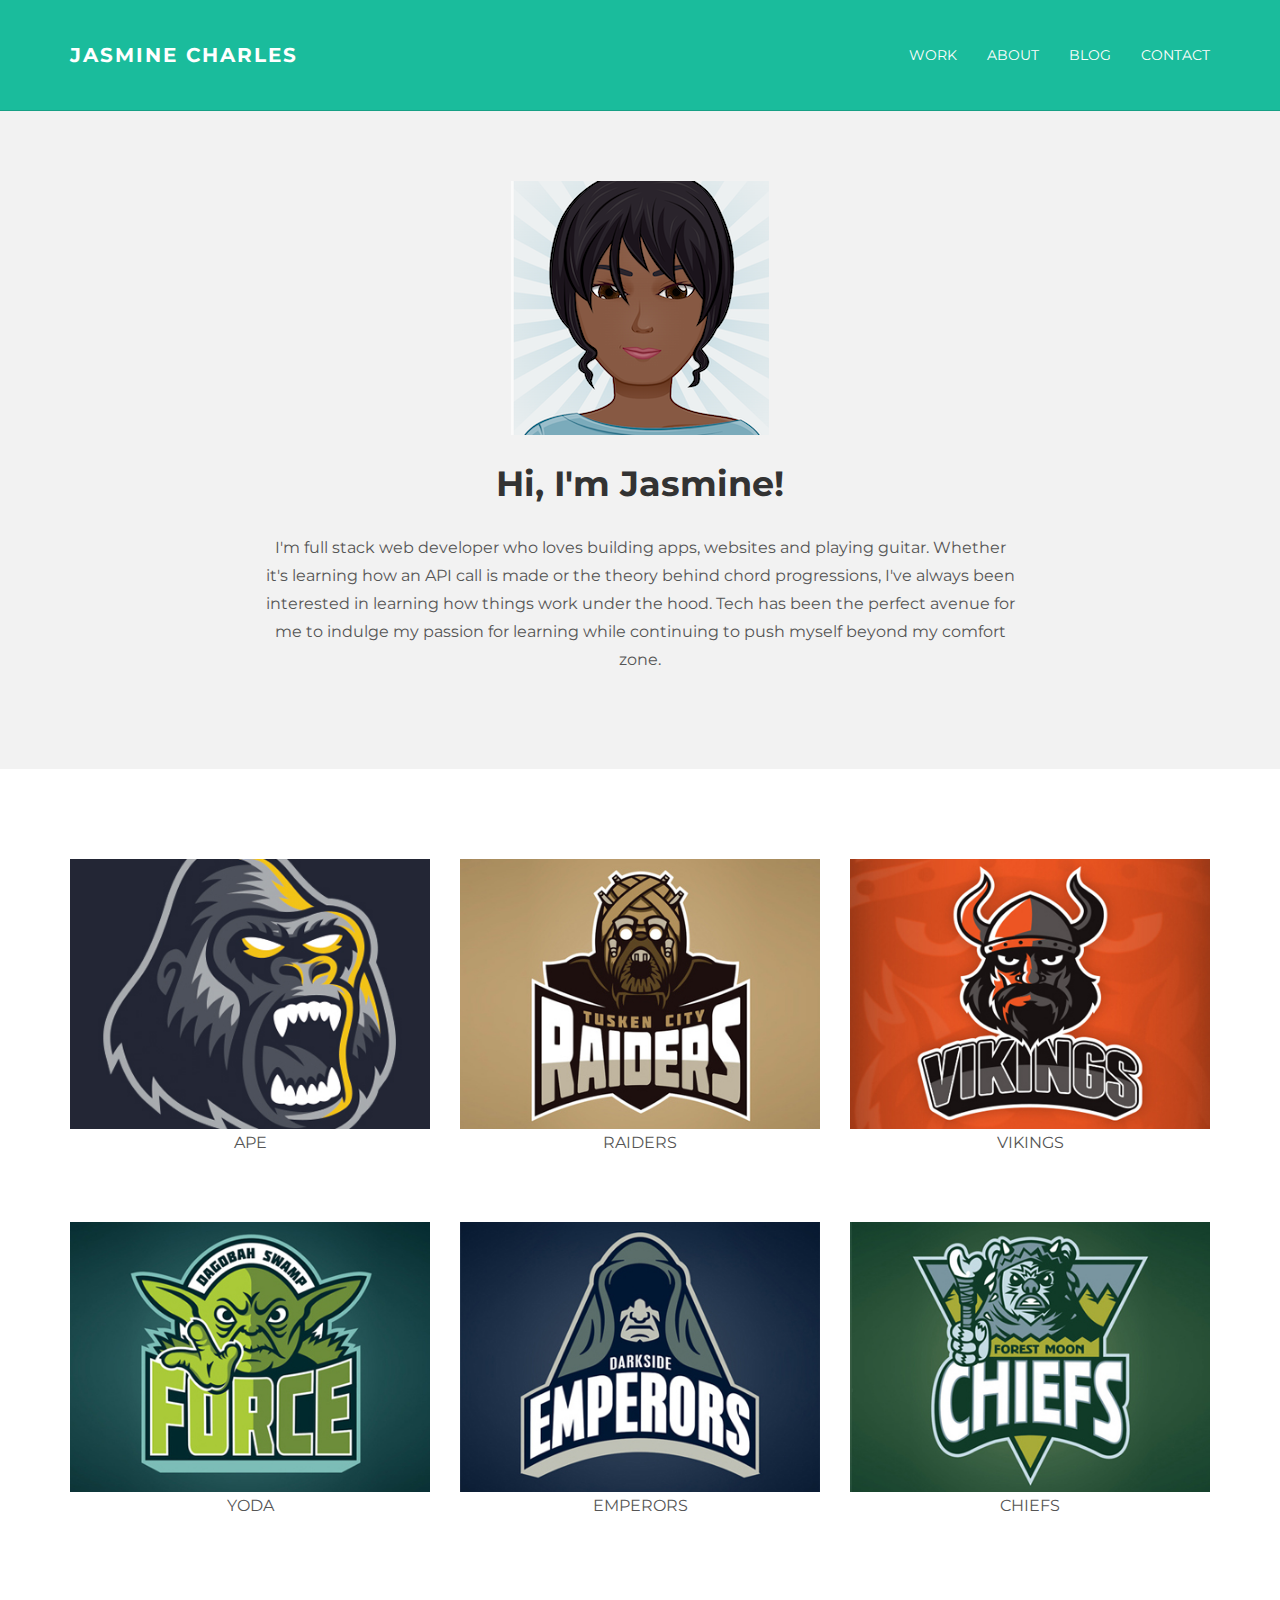
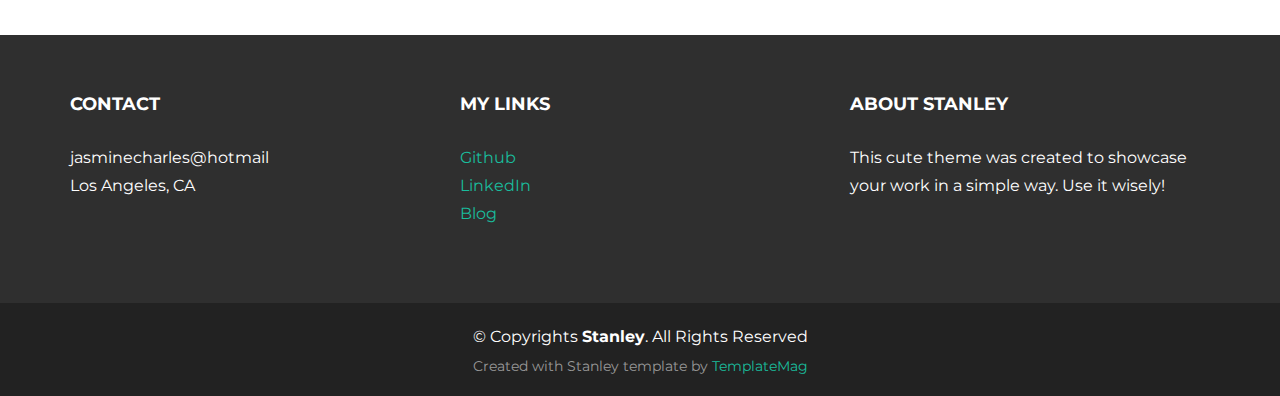
==== main/index.html @ 953d3927 "footer" ====
<!DOCTYPE html>
<html lang="en">
<head>
  <meta charset="utf-8">
  <title>Jas Portfolio</title>
  <meta content="width=device-width, initial-scale=1.0" name="viewport">
  <meta content="" name="keywords">
  <meta content="" name="description">

  <!-- Favicons -->
  <link href="img/favicon.png" rel="icon">
  <link href="img/apple-touch-icon.png" rel="apple-touch-icon">

  <!-- Google Fonts -->
  <link href="https://fonts.googleapis.com/css?family=Montserrat:300,400,500,700" rel="stylesheet">

  <!-- Bootstrap CSS File -->
  <link href="lib/bootstrap/css/bootstrap.min.css" rel="stylesheet">

  <!-- Libraries CSS Files -->
  <link href="lib/font-awesome/css/font-awesome.min.css" rel="stylesheet">

  <!-- Main Stylesheet File -->
  <link href="css/style.css" rel="stylesheet">

  <!-- =======================================================
    Template Name: Stanley
    Template URL: https://templatemag.com/stanley-bootstrap-freelancer-template/
    Author: TemplateMag.com
    License: https://templatemag.com/license/
  ======================================================= -->
</head>

<body>

  <!-- Static navbar -->
  <div class="navbar navbar-inverse navbar-static-top">
    <div class="container">
      <div class="navbar-header">
        <button type="button" class="navbar-toggle" data-toggle="collapse" data-target=".navbar-collapse">
          <span class="icon-bar"></span>
          <span class="icon-bar"></span>
          <span class="icon-bar"></span>
        </button>
        <a class="navbar-brand" href="index.html">Jasmine Charles</a>
      </div>
      <div class="navbar-collapse collapse">
        <ul class="nav navbar-nav navbar-right">
          <li><a href="work.html">Work</a></li>
          <li><a href="about.html">About</a></li>
          <li><a href="blog.html">Blog</a></li>
          <li><a href="contact.html">Contact</a></li>
        </ul>
      </div>
      <!--/.nav-collapse -->
    </div>
  </div>

  <!-- +++++ Welcome Section +++++ -->
  <div id="ww">
    <div class="container">
      <div class="row">
        <div class="col-lg-8 col-lg-offset-2 centered">
          <img src="img/av2.png" alt="jasmine">
          <h1>Hi, I'm Jasmine!</h1>
          <p>I'm full stack web developer who loves building apps, websites and playing guitar. Whether it's learning how an API call is made or the theory behind chord progressions, I've always been interested in learning how things work under the hood. Tech has been the perfect avenue for me to indulge my passion for learning while continuing to push myself beyond my comfort zone.   </p>
          <!-- <p>Please, consider to register to <a href="#">our newsletter</a> to be updated with our latest themes and freebies. Like always, you can use this theme in any project freely. Share it with your friends.</p> -->

        </div>
        <!-- /col-lg-8 -->
      </div>
      <!-- /row -->
    </div>
    <!-- /container -->
  </div>
  <!-- /ww -->


  <!-- +++++ Projects Section +++++ -->

  <div class="container pt">
    <div class="row mt centered">
      <div class="col-lg-4">
        <a href="work01.html"><img class="img-responsive" src="img/portfolio/port01.jpg" alt="" /></a>
        <p>APE</p>
      </div>
      <div class="col-lg-4">
        <a href="work01.html"><img class="img-responsive" src="img/portfolio/port02.jpg" alt="" /></a>
        <p>RAIDERS</p>
      </div>
      <div class="col-lg-4">
        <a href="work01.html"><img class="img-responsive" src="img/portfolio/port03.jpg" alt="" /></a>
        <p>VIKINGS</p>
      </div>
    </div>
    <!-- /row -->
    <div class="row mt centered">
      <div class="col-lg-4">
        <a href="work01.html"><img class="img-responsive" src="img/portfolio/port04.jpg" alt="" /></a>
        <p>YODA</p>
      </div>
      <div class="col-lg-4">
        <a href="work01.html"><img class="img-responsive" src="img/portfolio/port05.jpg" alt="" /></a>
        <p>EMPERORS</p>
      </div>
      <div class="col-lg-4">
        <a href="work01.html"><img class="img-responsive" src="img/portfolio/port06.jpg" alt="" /></a>
        <p>CHIEFS</p>
      </div>
    </div>
    <!-- /row -->
  </div>
  <!-- /container -->


  <!-- +++++ Footer Section +++++ -->

  <div id="footer">
    <div class="container">
      <div class="row">
          <div class="col-lg-4">
              <h4>Contact</h4>
              <p>
                jasminecharles@hotmail <br/> Los Angeles, CA
              </p>
            </div>
            <!-- /col-lg-4 -->
    
            <div class="col-lg-4">
              <h4>My Links</h4>
              <p>
                <a href="https://github.com/mynameisjasmine" target= "_blank">Github</a><br/>
                <a href="https://www.linkedin.com/in/mynameisjasmine/" target= "_blank">LinkedIn</a><br/>
                <a href="#">Blog</a>
              </p>
            </div>
        <!-- /col-lg-4 -->

        <div class="col-lg-4">
          <h4>About Stanley</h4>
          <p>This cute theme was created to showcase your work in a simple way. Use it wisely!</p>
        </div>
        <!-- /col-lg-4 -->
      </div>
    </div>
  </div>

  <div id="copyrights">
    <div class="container">
      <p>
        &copy; Copyrights <strong>Stanley</strong>. All Rights Reserved
      </p>
      <div class="credits">
        <!--
          You are NOT allowed to delete the credit link to TemplateMag with free version.
          You can delete the credit link only if you bought the pro version.
          Buy the pro version with working PHP/AJAX contact form: https://templatemag.com/stanley-bootstrap-freelancer-template/
          Licensing information: https://templatemag.com/license/
        -->
        Created with Stanley template by <a href="https://templatemag.com/">TemplateMag</a>
      </div>
    </div>
  </div>
  <!-- / copyrights -->

  <!-- JavaScript Libraries -->
  <script src="lib/jquery/jquery.min.js"></script>
  <script src="lib/bootstrap/js/bootstrap.min.js"></script>
  <script src="lib/php-mail-form/validate.js"></script>
  <script src="lib/easing/easing.min.js"></script>

  <!-- Template Main Javascript File -->
  <script src="js/main.js"></script>

</body>
</html>
---- main/css/style.css ----
/**
* Template Name: Stanley
* Template URL: https://templatemag.com/stanley-bootstrap-freelancer-template/
* Author: TemplateMag.com
* License: https://templatemag.com/license/
*/

body {
  background-color: #ffffff;
  font-family: 'Montserrat', sans-serif;
  font-weight: 400;
  font-size: 14px;
  color: #555;
  -webkit-font-smoothing: antialiased;
  -webkit-overflow-scrolling: touch;
}

/* Titles */

h1, h2, h3, h4, h5, h6 {
  font-family: 'Montserrat', sans-serif;
  font-weight: 700;
  color: #333;
}

h1 {
  font-size: 35px;
  margin-top: 30px;
  margin-bottom: 30px;
}

/* Paragraph & Typographic */

p {
  line-height: 28px;
  margin-bottom: 25px;
  font-size: 16px;
}

.centered {
  text-align: center;
}

/* Links */

a {
  color: #1abc9c;
  word-wrap: break-word;
  -webkit-transition: color 0.1s ease-in, background 0.1s ease-in;
  -moz-transition: color 0.1s ease-in, background 0.1s ease-in;
  -ms-transition: color 0.1s ease-in, background 0.1s ease-in;
  -o-transition: color 0.1s ease-in, background 0.1s ease-in;
  transition: color 0.1s ease-in, background 0.1s ease-in;
}

a:hover, a:focus {
  color: #7b7b7b;
  text-decoration: none;
  outline: 0;
}

a:before, a:after {
  -webkit-transition: color 0.1s ease-in, background 0.1s ease-in;
  -moz-transition: color 0.1s ease-in, background 0.1s ease-in;
  -ms-transition: color 0.1s ease-in, background 0.1s ease-in;
  -o-transition: color 0.1s ease-in, background 0.1s ease-in;
  transition: color 0.1s ease-in, background 0.1s ease-in;
}

hr {
  display: block;
  height: 1px;
  border: 0;
  border-top: 1px solid #ccc;
  margin: 1em 0;
  padding: 0;
}

.navbar {
  text-transform: uppercase;
  margin-bottom: 0px;
}

.navbar-inverse {
  padding: 30px 0;
}

@media (max-width: 768px ) {
  .navbar-inverse {
    padding: 15px 0;
  }
}
.navbar-inverse {
  background-color: #1abc9c;
  border-color: #16a085;
}

.navbar-inverse .navbar-nav>li>a {
  color: white;
}

.navbar-inverse .navbar-nav>li>a:hover {
  color: #222222;
}

.navbar-brand {
  font-weight: 700;
  font-size: 20px;
  letter-spacing: 2px;
}

.navbar-inverse .navbar-brand {
  color: white;
}

.navbar-inverse .navbar-toggle {
  border-color: transparent;
}

.progress-bar-theme {
  background-color: #1abc9c;
}

.resume {
  margin-left: 25rem
}

@media (min-width: 768px) and (max-width: 991px) {
  .resume {
    margin-left: 1rem
  }
}

@media (min-width: 360px) and (max-width: 660px) {
  .resume {
   max-width: 540px;
   max-height: 540px;
   margin-left: 4rem
  }
}

.resume_tag {
  text-align: center;
  margin-bottom: 5rem;
  
  
}

/* Helpers */

.mt {
  margin-top: 40px;
  margin-bottom: 40px;
}

.pt {
  padding-top: 50px;
  padding-bottom: 50px;
}

/* +++++ WRAP SECTIONS +++++ */

#ww {
  padding-top: 70px;
  padding-bottom: 70px;
  background-color: #f2f2f2;
}

#footer {
  background-color: #2f2f2f;
  padding-top: 50px;
  padding-bottom: 50px;
}

#footer p {
  color: white;
}

#footer h4 {
  color: white;
  text-transform: uppercase;
  padding-bottom: 20px;
}

/* +++++ Color Wraps / Blog Page +++++ */

#grey {
  padding-top: 60px;
  padding-bottom: 60px;
  background-color: #f2f2f2;
}

#white {
  padding-top: 60px;
  padding-bottom: 60px;
  background-color: #ffffff;
}

/* Blog Date*/

bd {
  font-size: 12px;
  text-transform: uppercase;
  color: #d2d2d2;
  font-weight: 700;
}

/* Blog Author*/

ba {
  font-size: 12px;
  text-transform: uppercase;
}

/* Blog Quote */

.bq {
  font-size: 22px;
  padding-top: 30px;
}

/* Blog Tags */

bt {
  font-size: 12px;
}

/* ================== PORTFOLIO IMAGES HOVER EFFECT ================== */

/* Effects also are controled by hover.zoom.js */

.zoom {
  display: block;
  position: relative;
  overflow: hidden;
  background: transparent url(../img/loader.gif) no-repeat center;
}

.zoomOverlay {
  position: absolute;
  top: 0;
  left: 0;
  bottom: 0;
  right: 0;
  display: none;
  background-image: url(../img/zoom.png);
  background-repeat: no-repeat;
  background-position: center;
}

.zoom2 {
  opacity: 1;
}

.zoom2:hover {
  opacity: 0.5;
}

/* glyphicon Configuration */

.glyphicon {
  font-size: 40px;
  color: #1abc9c;
}

/* Contact Form */

#contact {
  padding: 40px 0;
}

.contact-form {}

.contact-form label {
  color: #999;
}

.contact-form input, .contact-form textarea {
  padding: 10px 12px;
  border-radius: 0;
  box-shadow: none;
  font-size: 14px;
  height: auto;
}

.contact-form .form-send {
  text-align: center;
}

.contact-form .form-send button {
  background: #1abc9c;
  border: 0;
  padding: 10px 30px;
  color: #fff;
  transition: 0.4s;
  cursor: pointer;
}

.contact-form .form-send button:hover {
  background: #1de0ba;
}

.contact-form .validate {
  display: none;
  color: red;
  margin: 0 0 15px 0;
  font-weight: 400;
  font-size: 13px;
}

.contact-form .loading {
  display: none;
  color: #555;
  background: #fff;
  text-align: center;
  padding: 15px;
  margin: 15px 0;
}

.contact-form .loading:before {
  content: "";
  display: inline-block;
  border-radius: 50%;
  width: 24px;
  height: 24px;
  border: 3px solid #18d26e;
  border-top-color: #eee;
  -webkit-animation: animate-loading 1s linear infinite;
  animation: animate-loading 1s linear infinite;
}

@-webkit-keyframes animate-loading {
  0% {
    -webkit-transform: rotate(0deg);
    transform: rotate(0deg);
  }

  100% {
    -webkit-transform: rotate(360deg);
    transform: rotate(360deg);
  }
}

@keyframes animate-loading {
  0% {
    -webkit-transform: rotate(0deg);
    transform: rotate(0deg);
  }

  100% {
    -webkit-transform: rotate(360deg);
    transform: rotate(360deg);
  }
}

.contact-form .error-message {
  display: none;
  color: #fff;
  background: #ed3c0d;
  text-align: center;
  padding: 15px;
  font-weight: 600;
  margin: 15px 0;
}

.contact-form .sent-message {
  display: none;
  color: #fff;
  background: #18d26e;
  text-align: center;
  padding: 15px;
  font-weight: 600;
  margin: 15px 0;
}

/* Copyrights */

#copyrights {
  background: #222222;
  padding: 20px 0;
  text-align: center;
}

#copyrights p {
  margin-bottom: 5px;
  color: #fff;
}

#copyrights a {
  color: #1abc9c;
}

.credits {
  color: #999;
}
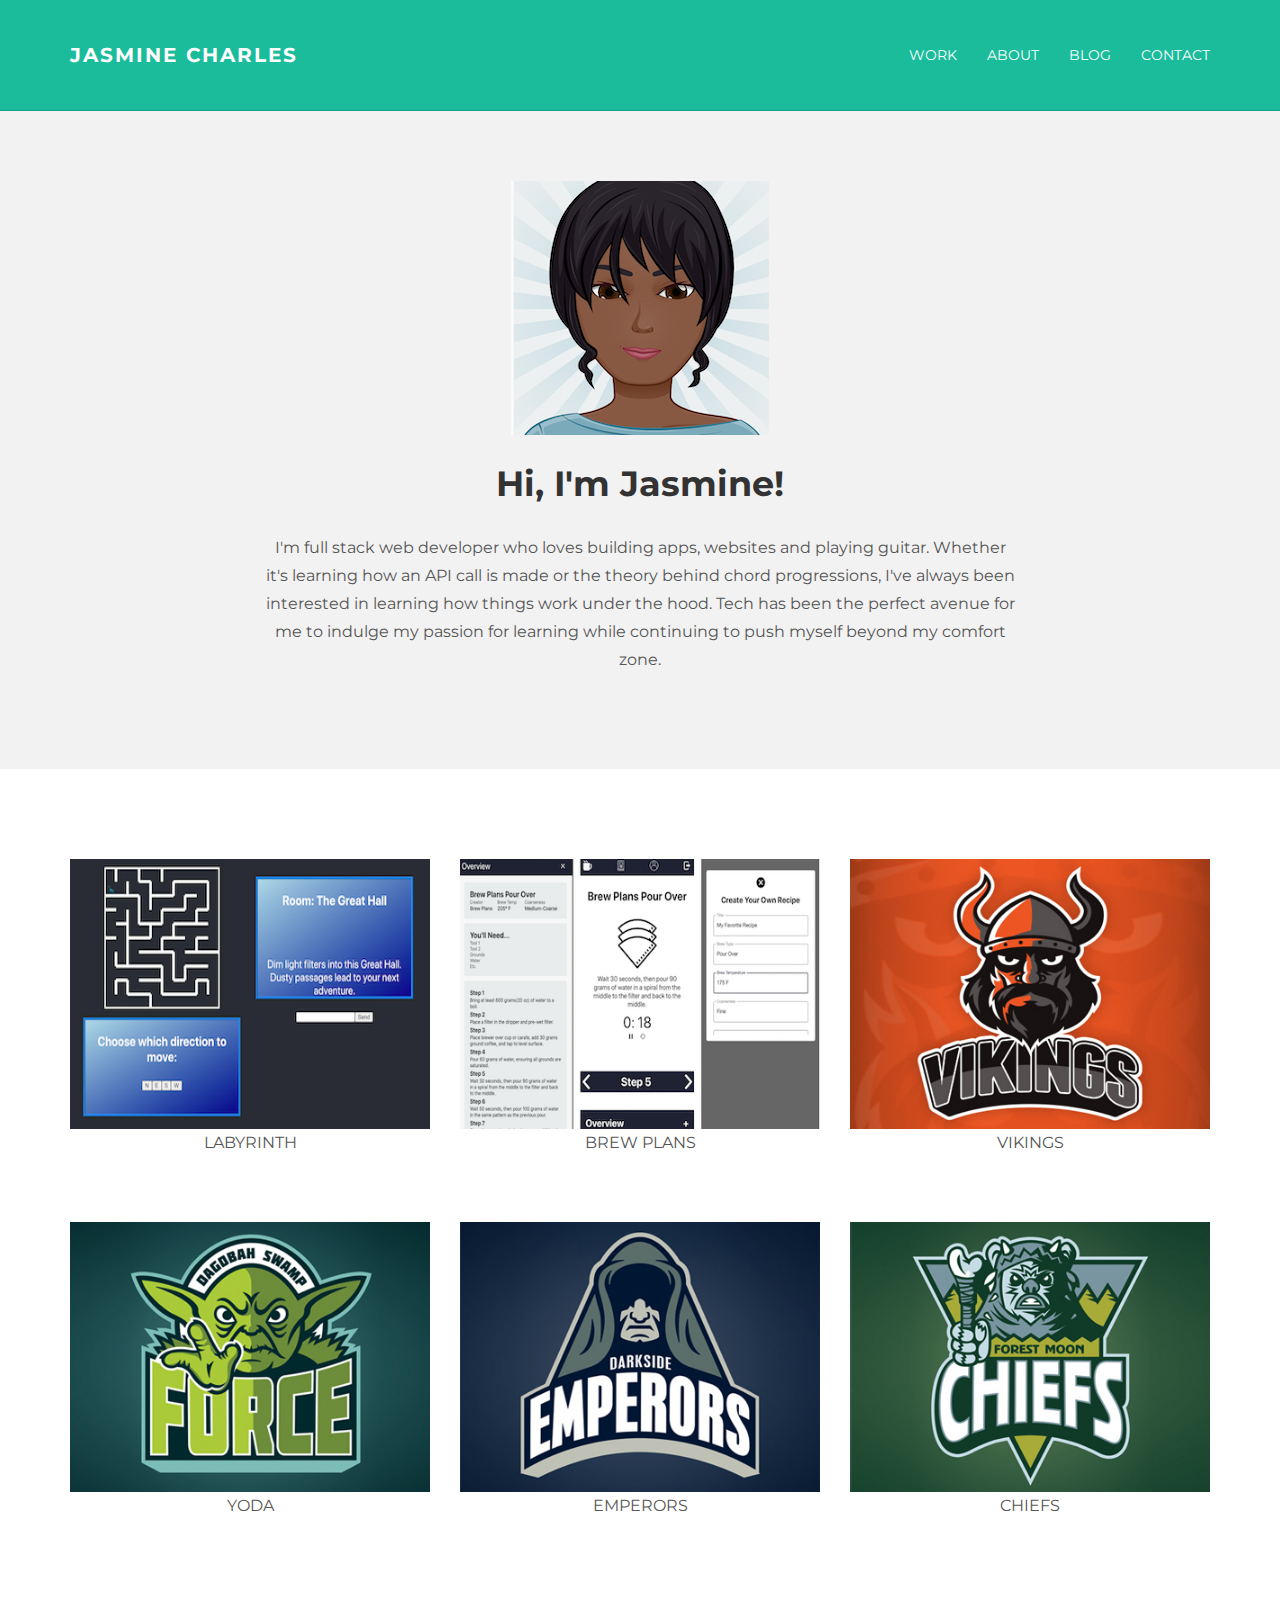
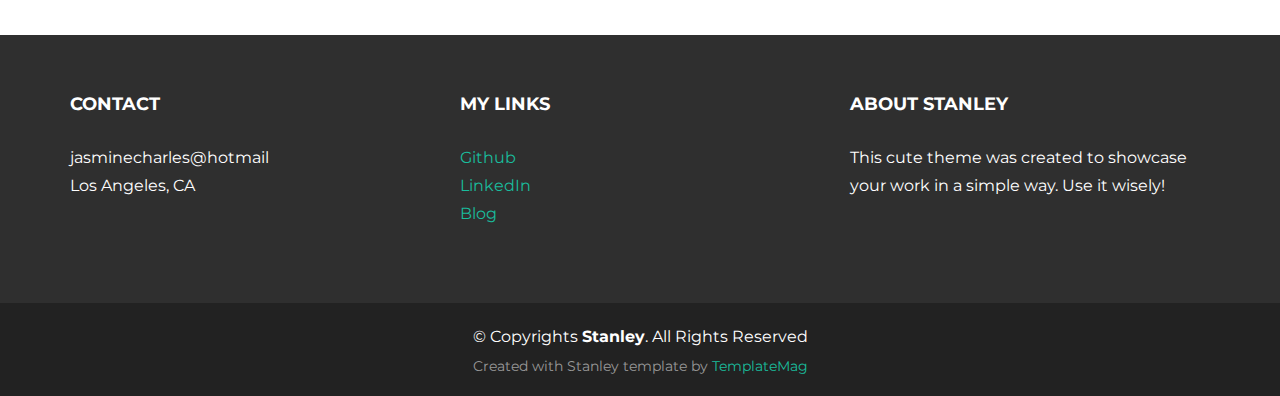
==== commit 36638c16: "added 2 projects to main and work sections" ====
--- a/main/index.html
+++ b/main/index.html
@@ -81,12 +81,12 @@
   <div class="container pt">
     <div class="row mt centered">
       <div class="col-lg-4">
-        <a href="work01.html"><img class="img-responsive" src="img/portfolio/port01.jpg" alt="" /></a>
-        <p>APE</p>
+        <a href="https://cs28-labyrinth.github.io/front-end/" target= "_blank" ><img class="img-responsive" src="img/labyrinth.png" alt="" /></a>
+        <p>LABYRINTH</p>
       </div>
       <div class="col-lg-4">
-        <a href="work01.html"><img class="img-responsive" src="img/portfolio/port02.jpg" alt="" /></a>
-        <p>RAIDERS</p>
+        <a href="work01.html" target= "_blank" ><img class="img-responsive" src="img/brewplans.png"  alt="" /></a>
+        <p>BREW PLANS</p>
       </div>
       <div class="col-lg-4">
         <a href="work01.html"><img class="img-responsive" src="img/portfolio/port03.jpg" alt="" /></a>
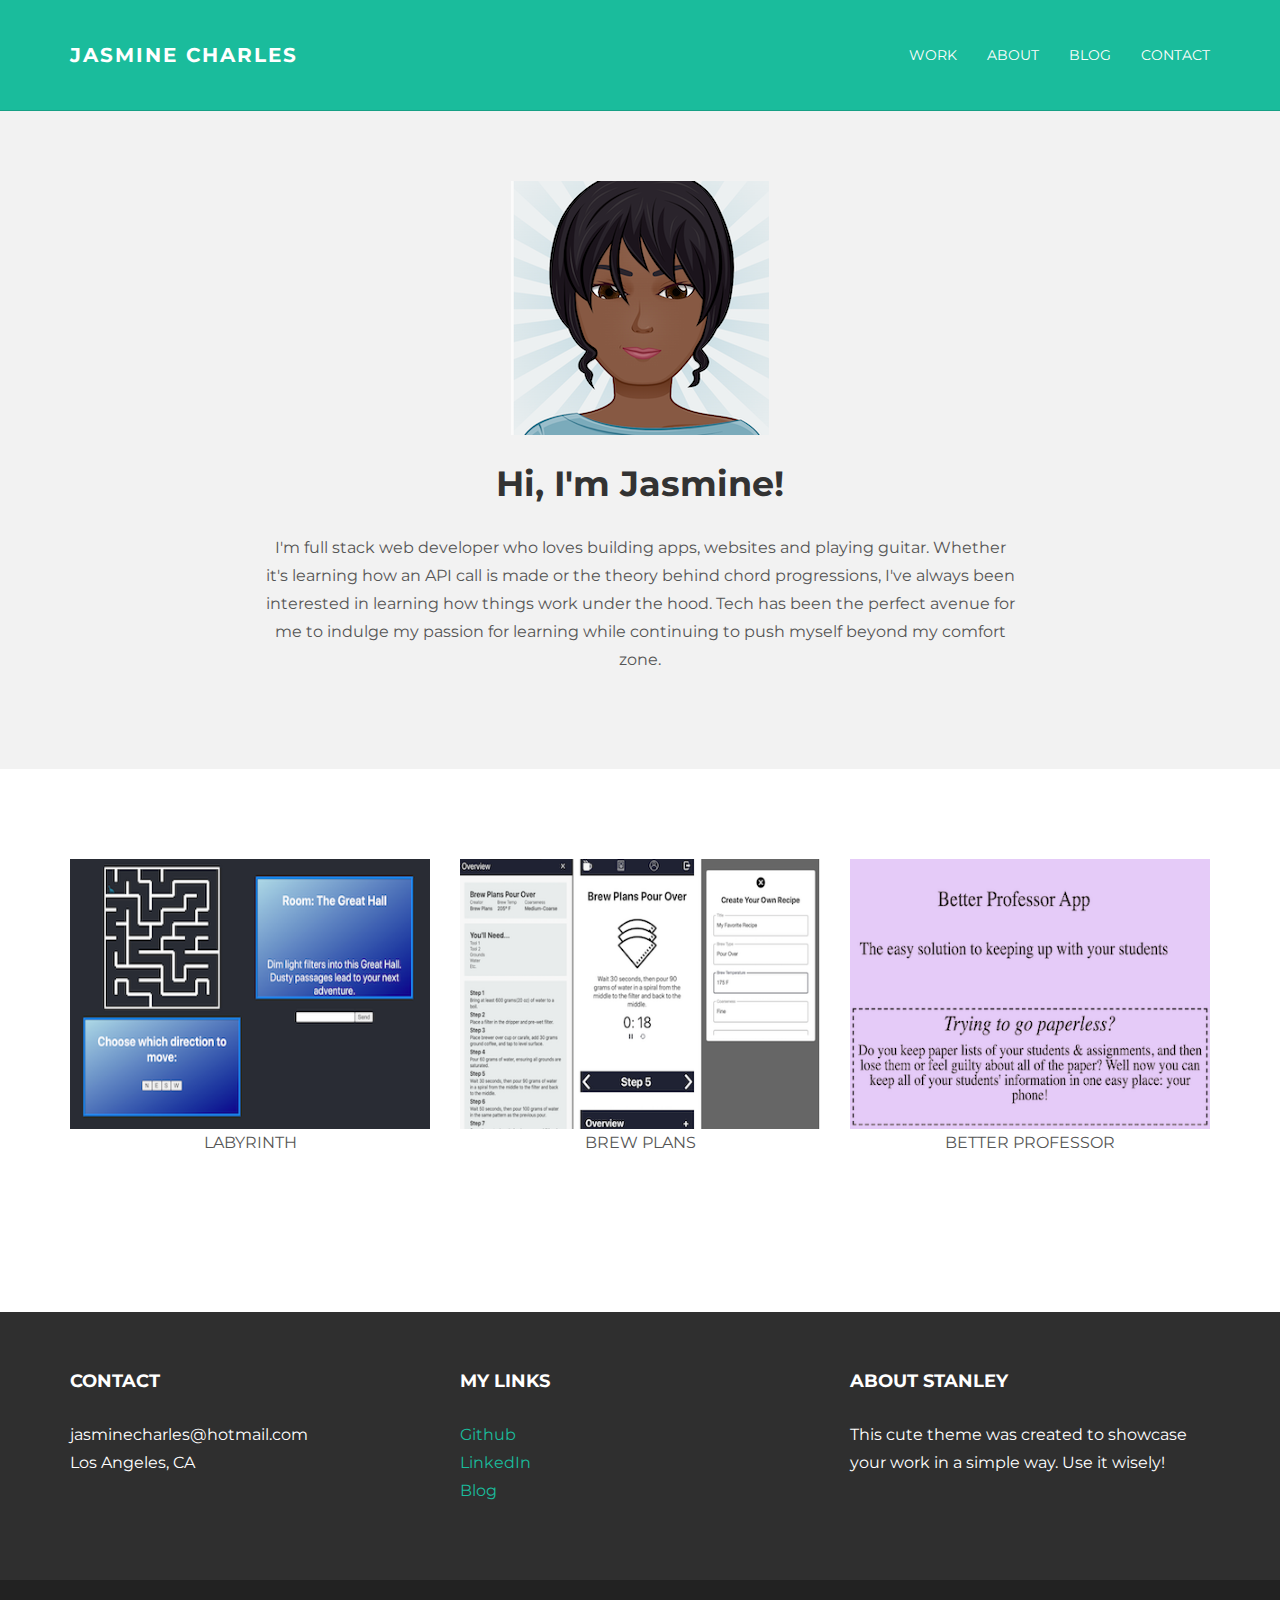
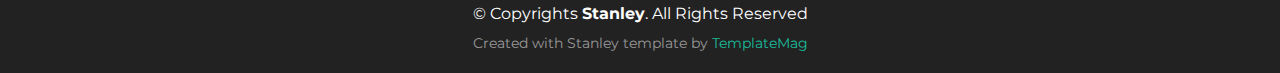
==== commit 62a14ce5: "added 3rd project, fixed footer" ====
--- a/main/index.html
+++ b/main/index.html
@@ -89,13 +89,13 @@
         <p>BREW PLANS</p>
       </div>
       <div class="col-lg-4">
-        <a href="work01.html"><img class="img-responsive" src="img/portfolio/port03.jpg" alt="" /></a>
-        <p>VIKINGS</p>
+        <a href="https://build-week-better-professor.github.io/Marketing-Page/index.html" target= "_blank"><img class="img-responsive" src="img/better.png" alt="" /></a>
+        <p>BETTER PROFESSOR</p>
       </div>
     </div>
     <!-- /row -->
     <div class="row mt centered">
-      <div class="col-lg-4">
+      <!-- <div class="col-lg-4">
         <a href="work01.html"><img class="img-responsive" src="img/portfolio/port04.jpg" alt="" /></a>
         <p>YODA</p>
       </div>
@@ -106,7 +106,7 @@
       <div class="col-lg-4">
         <a href="work01.html"><img class="img-responsive" src="img/portfolio/port06.jpg" alt="" /></a>
         <p>CHIEFS</p>
-      </div>
+      </div> -->
     </div>
     <!-- /row -->
   </div>
@@ -121,7 +121,7 @@
           <div class="col-lg-4">
               <h4>Contact</h4>
               <p>
-                jasminecharles@hotmail <br/> Los Angeles, CA
+                jasminecharles@hotmail.com <br/> Los Angeles, CA
               </p>
             </div>
             <!-- /col-lg-4 -->
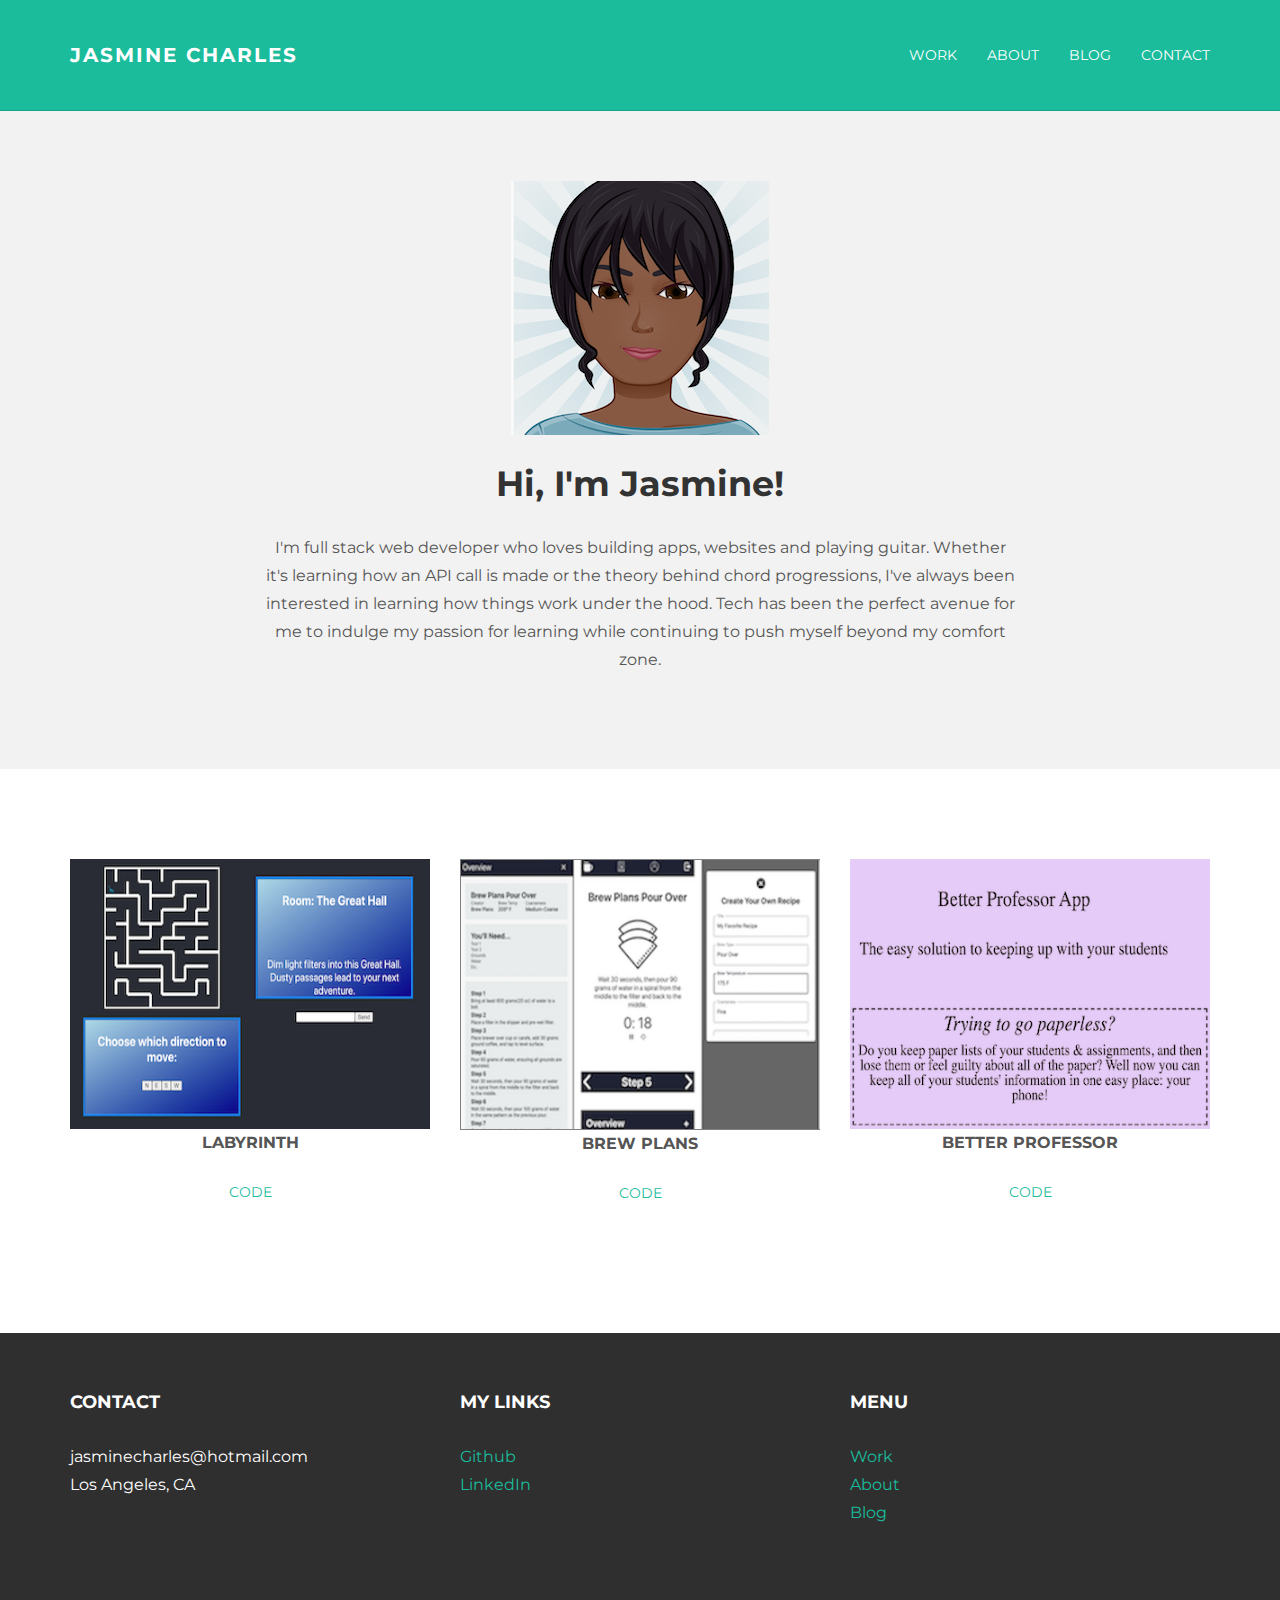
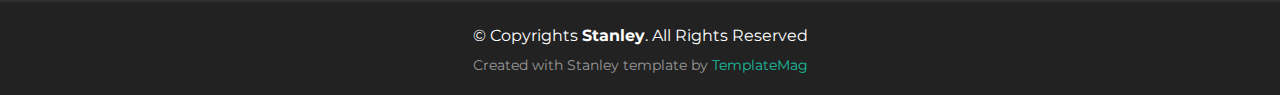
==== commit c20f9ea4: "added menu to footer" ====
--- a/main/index.html
+++ b/main/index.html
@@ -82,15 +82,18 @@
     <div class="row mt centered">
       <div class="col-lg-4">
         <a href="https://cs28-labyrinth.github.io/front-end/" target= "_blank" ><img class="img-responsive" src="img/labyrinth.png" alt="" /></a>
-        <p>LABYRINTH</p>
+        <p class="p-title">LABYRINTH</p>
+        <a href="https://github.com/cs28-labyrinth" target= "_blank">CODE</a>
       </div>
-      <div class="col-lg-4">
-        <a href="work01.html" target= "_blank" ><img class="img-responsive" src="img/brewplans.png"  alt="" /></a>
-        <p>BREW PLANS</p>
+      <div class="col-lg-4 ">
+        <a href="work01.html" target= "_blank" ><img class="img-responsive brd" src="img/brewplans.png"  alt="" /></a>
+        <p class="p-title">BREW PLANS</p>
+        <a href="https://github.com/Lambda-School-Labs/brew-plans-fe" target= "_blank">CODE</a>
       </div>
       <div class="col-lg-4">
         <a href="https://build-week-better-professor.github.io/Marketing-Page/index.html" target= "_blank"><img class="img-responsive" src="img/better.png" alt="" /></a>
-        <p>BETTER PROFESSOR</p>
+        <p class="p-title">BETTER PROFESSOR</p>
+        <a href="https://github.com/Build-Week-Better-Professor/Front-end" target= "_blank">CODE</a>
       </div>
     </div>
     <!-- /row -->
@@ -131,14 +134,18 @@
               <p>
                 <a href="https://github.com/mynameisjasmine" target= "_blank">Github</a><br/>
                 <a href="https://www.linkedin.com/in/mynameisjasmine/" target= "_blank">LinkedIn</a><br/>
-                <a href="#">Blog</a>
+                
               </p>
             </div>
         <!-- /col-lg-4 -->
 
         <div class="col-lg-4">
-          <h4>About Stanley</h4>
-          <p>This cute theme was created to showcase your work in a simple way. Use it wisely!</p>
+          <h4>Menu</h4>
+          <p>
+            <a href="work.html">Work</a><br/>
+            <a href="about.html">About</a><br/>
+            <a href="blog.html">Blog</a>
+          </p>
         </div>
         <!-- /col-lg-4 -->
       </div>
--- a/main/css/style.css
+++ b/main/css/style.css
@@ -144,6 +144,20 @@
   margin-bottom: 5rem;
   
   
+}
+
+.p-title {
+  font-weight: bold;
+}
+
+.brd {
+  border-left: 1px solid gray;
+  border-top: 1px solid gray;
+  border-bottom: 1px solid gray;
+}
+
+.blg-text {
+  color: rgb(89, 146, 211);
 }
 
 /* Helpers */
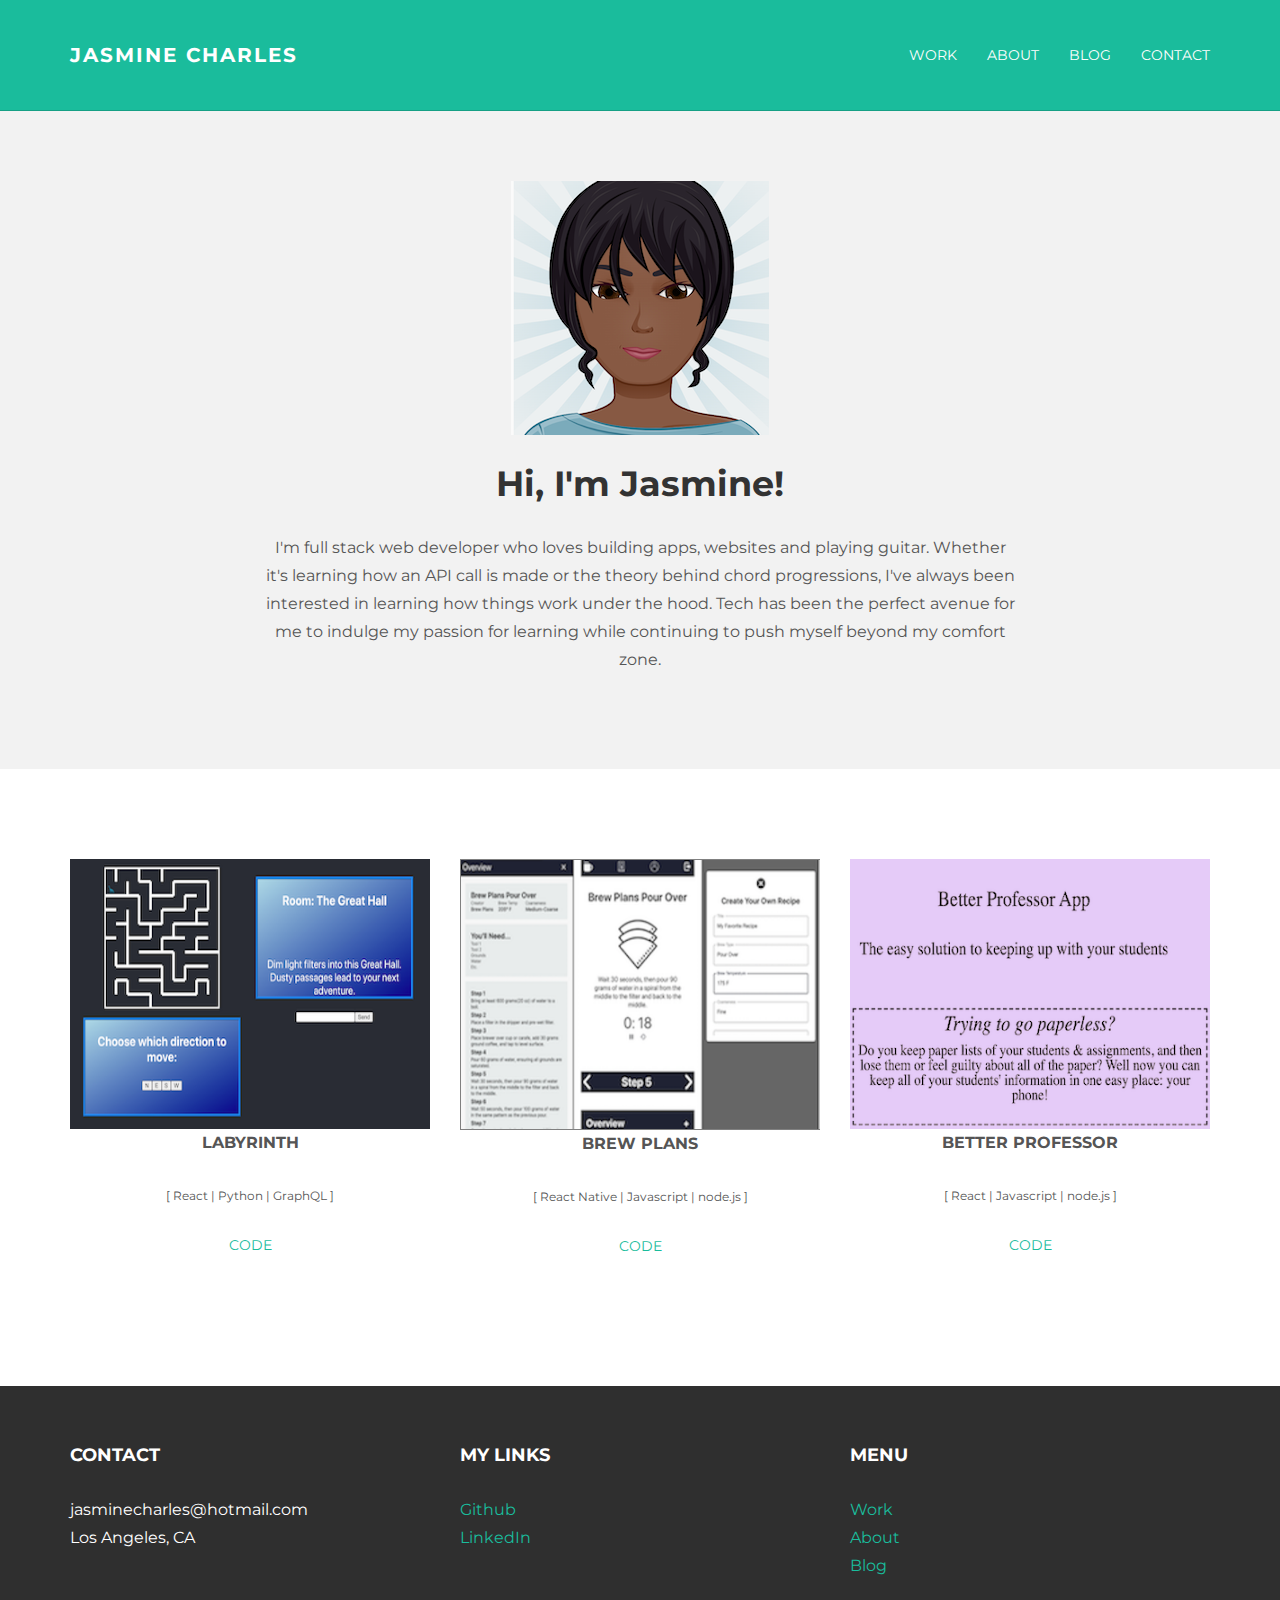
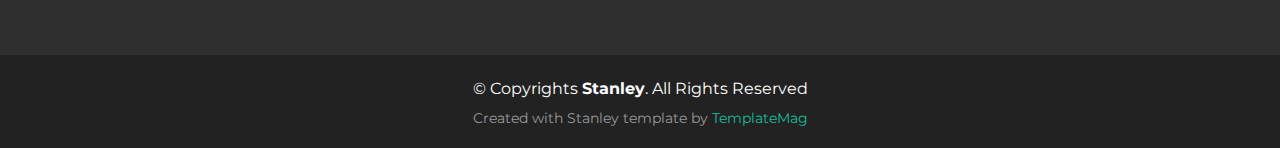
==== commit d18db719: "added tech stack" ====
--- a/main/index.html
+++ b/main/index.html
@@ -83,16 +83,20 @@
       <div class="col-lg-4">
         <a href="https://cs28-labyrinth.github.io/front-end/" target= "_blank" ><img class="img-responsive" src="img/labyrinth.png" alt="" /></a>
         <p class="p-title">LABYRINTH</p>
+        <p class="stack">[ React | Python | GraphQL ]</p>
         <a href="https://github.com/cs28-labyrinth" target= "_blank">CODE</a>
+        
       </div>
       <div class="col-lg-4 ">
         <a href="work01.html" target= "_blank" ><img class="img-responsive brd" src="img/brewplans.png"  alt="" /></a>
         <p class="p-title">BREW PLANS</p>
+        <p class="stack">[ React Native | Javascript | node.js ]</p>
         <a href="https://github.com/Lambda-School-Labs/brew-plans-fe" target= "_blank">CODE</a>
       </div>
       <div class="col-lg-4">
         <a href="https://build-week-better-professor.github.io/Marketing-Page/index.html" target= "_blank"><img class="img-responsive" src="img/better.png" alt="" /></a>
         <p class="p-title">BETTER PROFESSOR</p>
+        <p class="stack">[ React | Javascript | node.js ]</p>
         <a href="https://github.com/Build-Week-Better-Professor/Front-end" target= "_blank">CODE</a>
       </div>
     </div>
--- a/main/css/style.css
+++ b/main/css/style.css
@@ -154,6 +154,10 @@
   border-left: 1px solid gray;
   border-top: 1px solid gray;
   border-bottom: 1px solid gray;
+}
+
+.stack {
+  font-size: smaller
 }
 
 .blg-text {
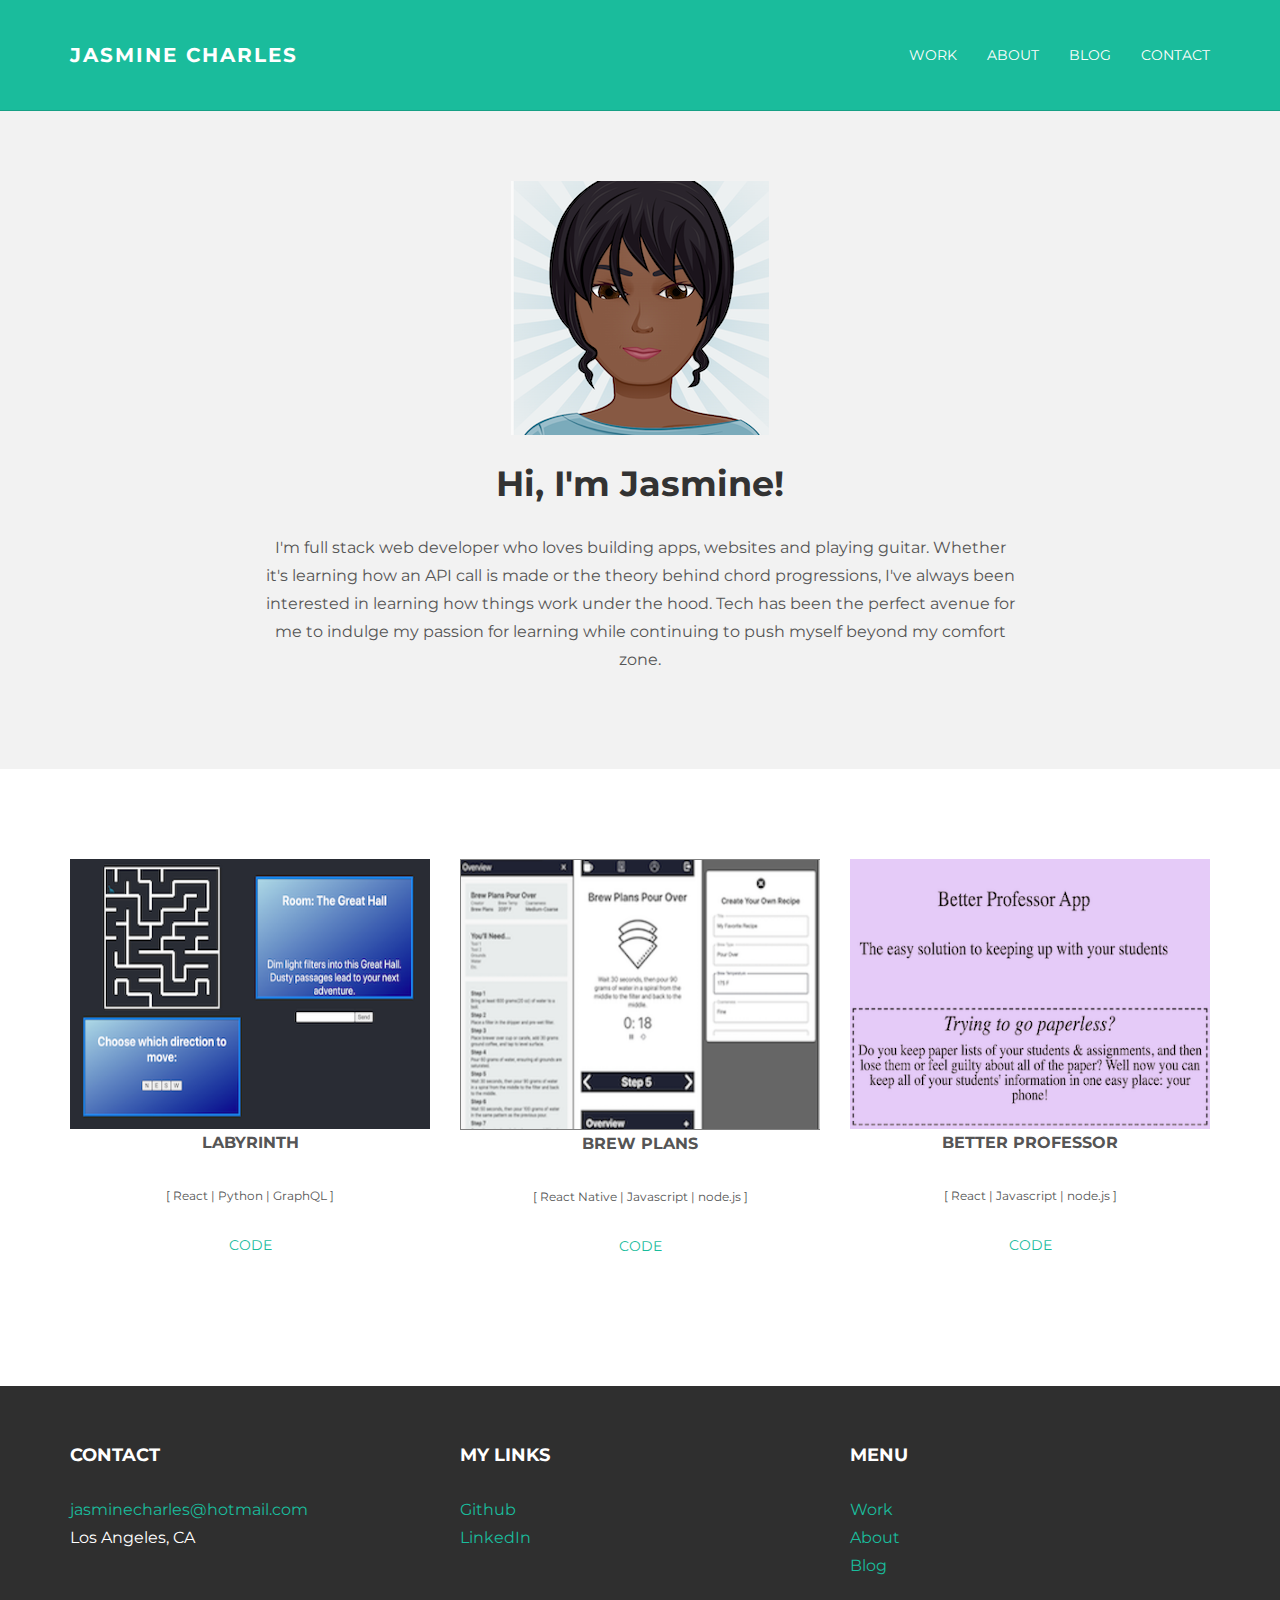
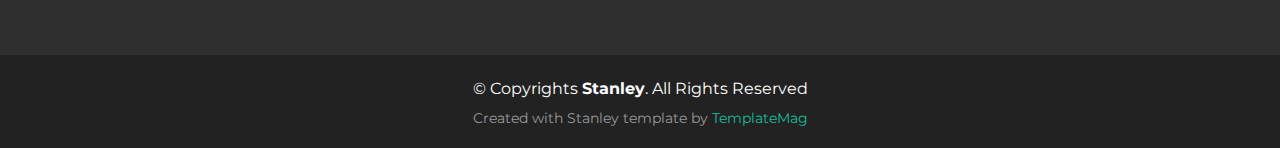
==== commit 03ee441d: "contact links" ====
--- a/main/index.html
+++ b/main/index.html
@@ -128,7 +128,7 @@
           <div class="col-lg-4">
               <h4>Contact</h4>
               <p>
-                jasminecharles@hotmail.com <br/> Los Angeles, CA
+                  <a href="contact.html">jasminecharles@hotmail.com</a> <br/> Los Angeles, CA
               </p>
             </div>
             <!-- /col-lg-4 -->
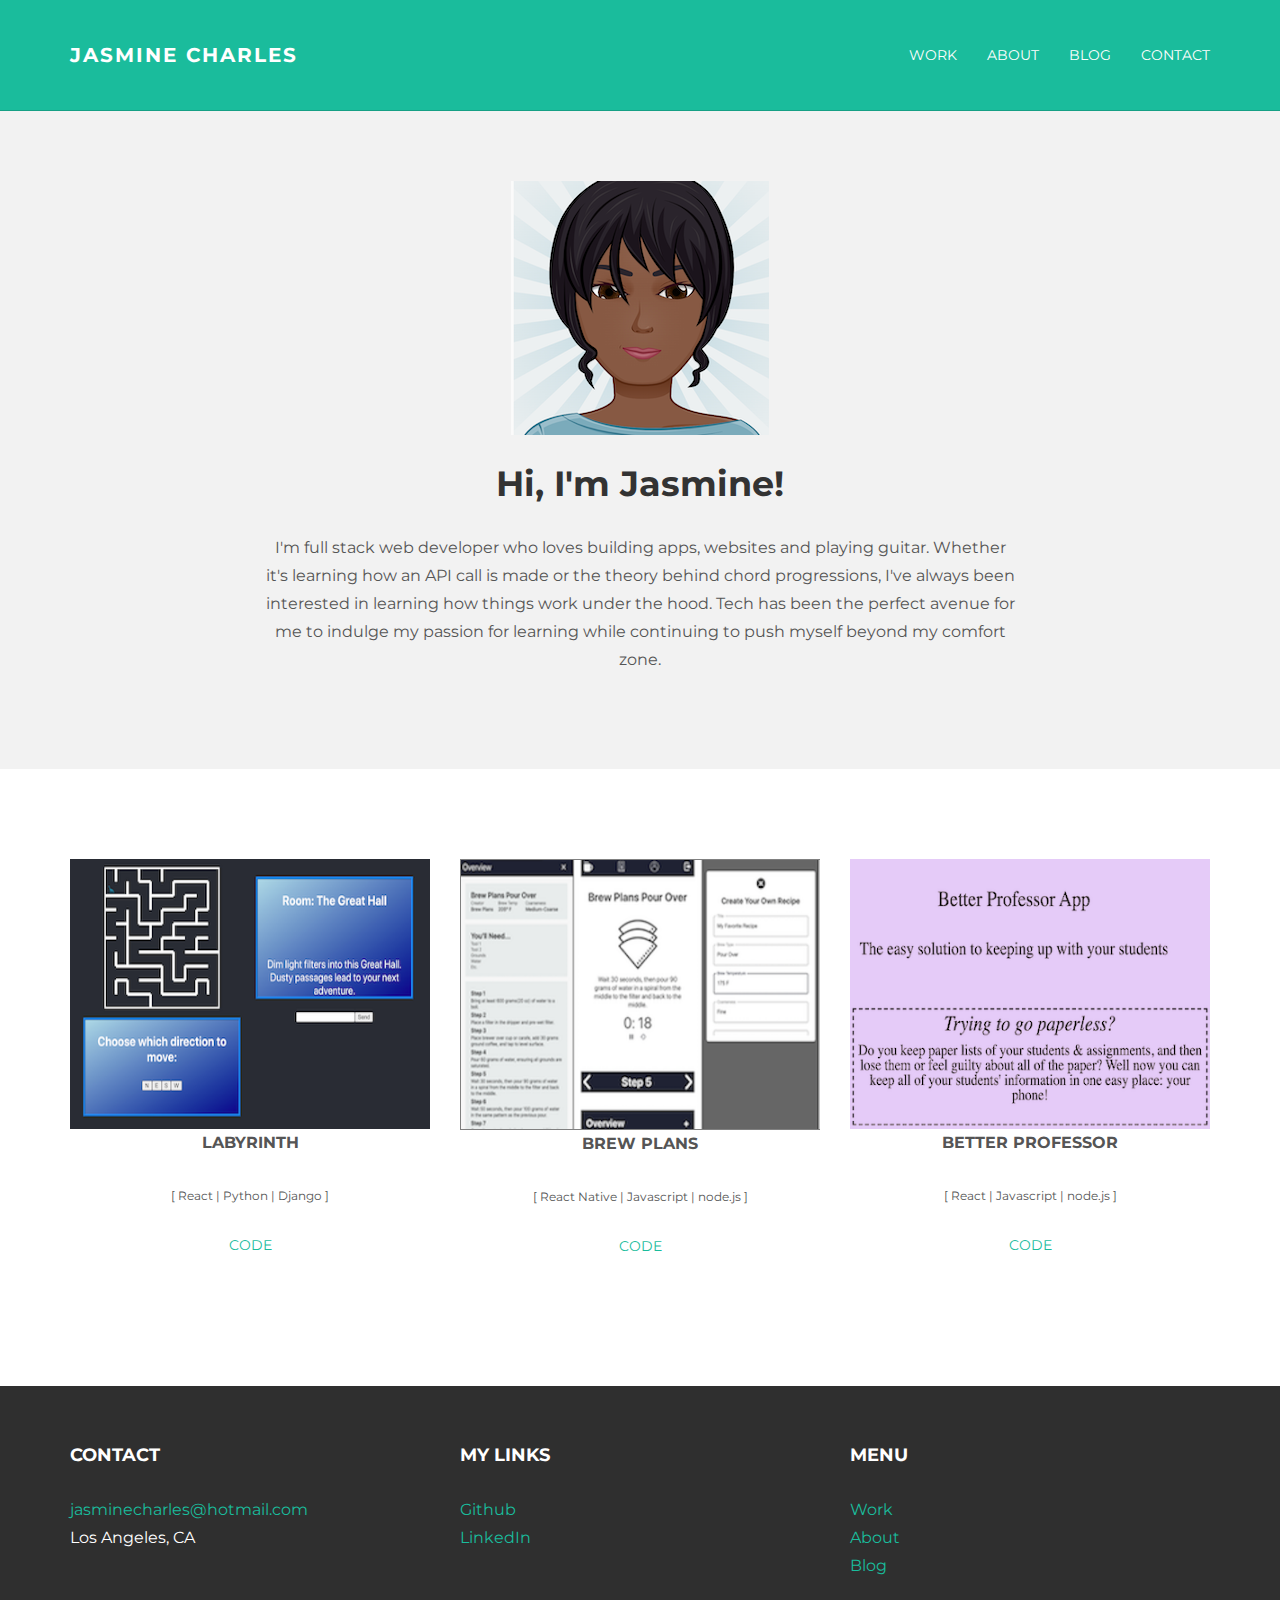
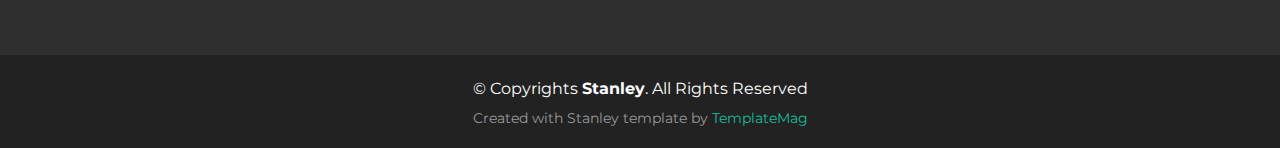
==== commit d00b0e04: "added page for better prof" ====
--- a/main/index.html
+++ b/main/index.html
@@ -83,7 +83,7 @@
       <div class="col-lg-4">
         <a href="https://cs28-labyrinth.github.io/front-end/" target= "_blank" ><img class="img-responsive" src="img/labyrinth.png" alt="" /></a>
         <p class="p-title">LABYRINTH</p>
-        <p class="stack">[ React | Python | GraphQL ]</p>
+        <p class="stack">[ React | Python | Django ]</p>
         <a href="https://github.com/cs28-labyrinth" target= "_blank">CODE</a>
         
       </div>
--- a/main/css/style.css
+++ b/main/css/style.css
@@ -122,12 +122,14 @@
 }
 
 .resume {
-  margin-left: 25rem
+  margin-left: 25rem;
+  border: 1px solid gray;
 }
 
 @media (min-width: 768px) and (max-width: 991px) {
   .resume {
-    margin-left: 1rem
+    margin-left: 1rem;
+    
   }
 }
 
@@ -135,7 +137,8 @@
   .resume {
    max-width: 540px;
    max-height: 540px;
-   margin-left: 4rem
+   margin-left: 4rem;
+   
   }
 }
 
@@ -161,7 +164,69 @@
 }
 
 .blg-text {
-  color: rgb(89, 146, 211);
+  color: rgb(74, 147, 207);
+}
+
+.bp-blurb {
+  font-weight: 450;
+  font-style: italic;
+  margin: 5rem 0rem 7rem 0rem;
+}
+
+.p-link {
+  font-weight: 450;
+  color: rgb(76, 14, 90)
+}
+
+.src {
+  font-size: small;
+  font-style: italic;
+}
+
+.bp-ul {
+
+  /* width: 20%; */
+  
+  display: flex;
+  margin-right: 4rem;
+  /* padding-right: 15rem; */
+  /* flex-wrap: wrap; */
+  flex-direction: column;
+  /* border: 2px solid red; */
+}
+
+.bp-ul-stack {
+
+  /* width: 20%; */
+  
+  display: flex;
+  margin-right: 1.5rem;
+  /* padding-right: 15rem; */
+  flex-wrap: wrap;
+}
+
+.bp-list {
+  margin-right: 4rem;
+  /* border: 2px solid red; */
+  
+}
+
+.bp-list1 {
+  /* border: 2px solid red; */
+  white-space: nowrap;
+}
+
+.bp-title {
+  margin-right: 7rem;
+}
+
+.bp-title-stack {
+  margin-right: 9rem;
+}
+
+.prof {
+  border: 2px solid rgb(168, 7, 147);
+  border-style: inset;
 }
 
 /* Helpers */
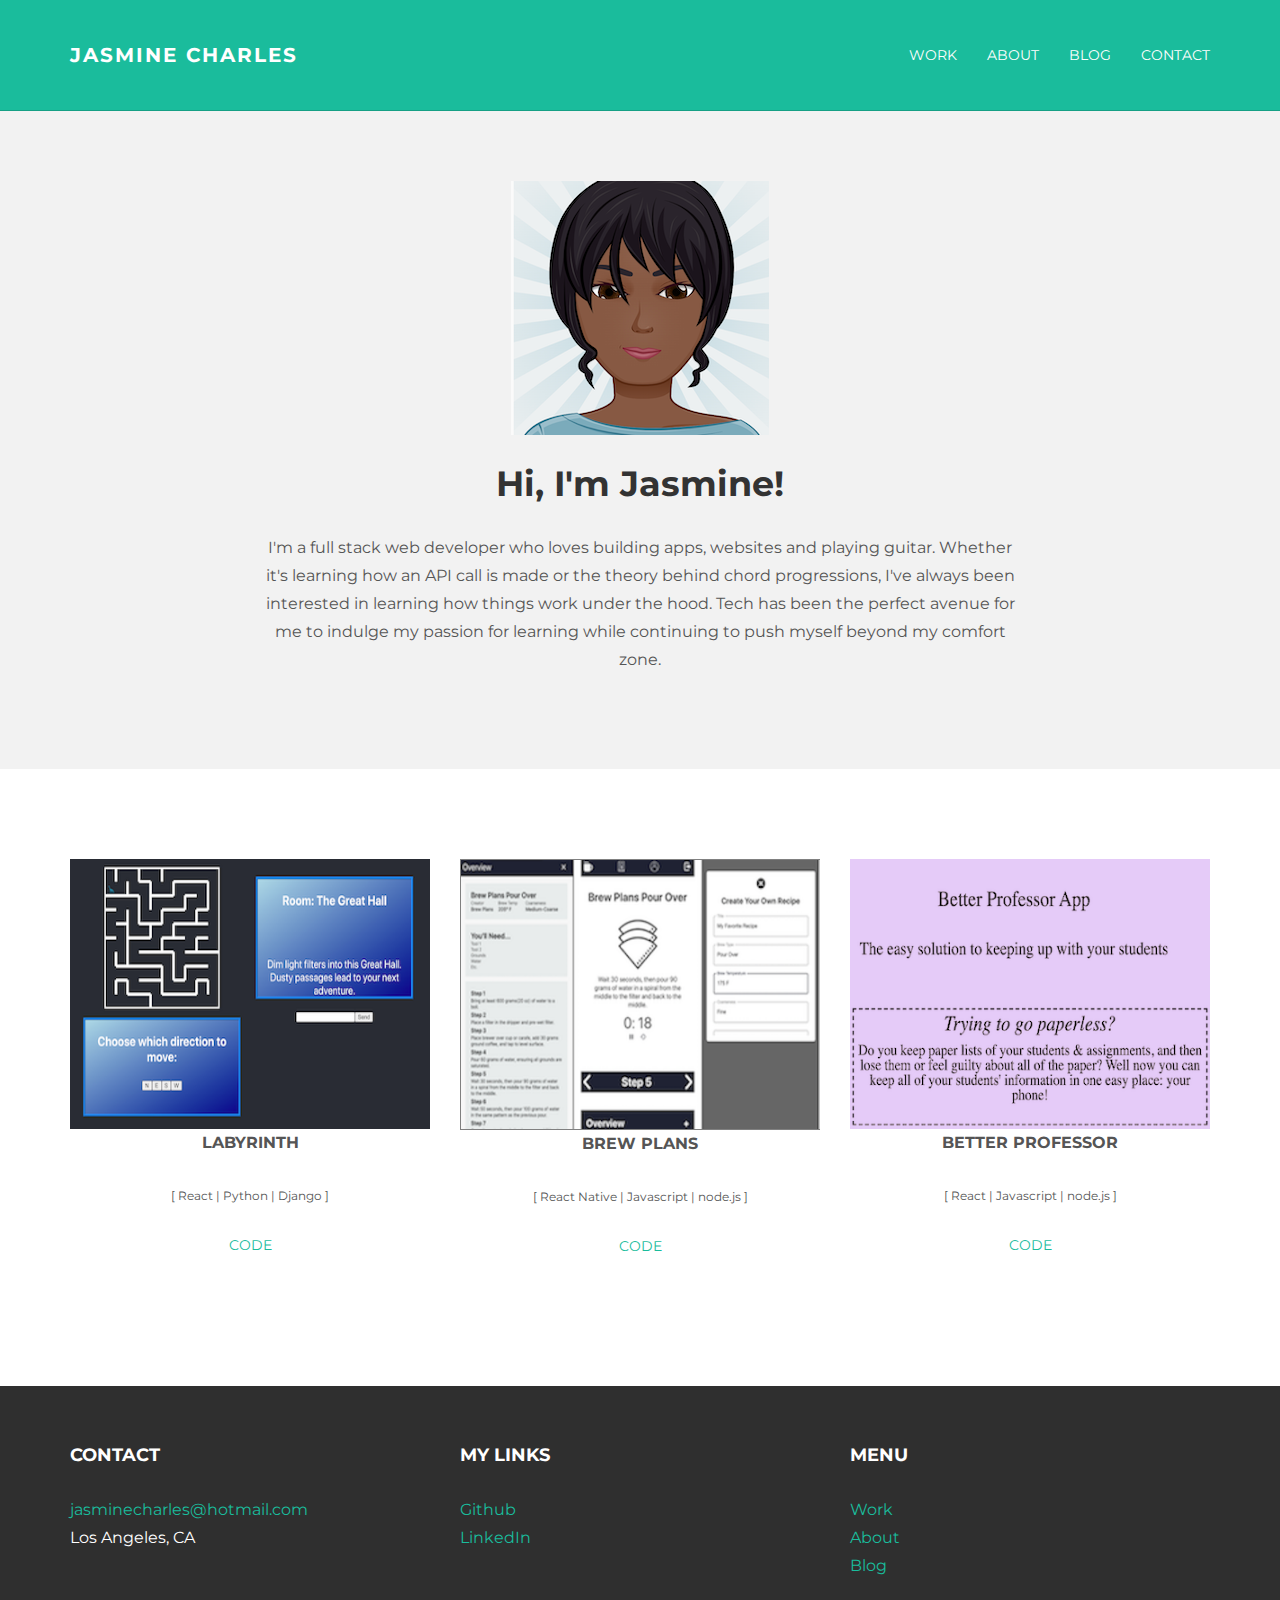
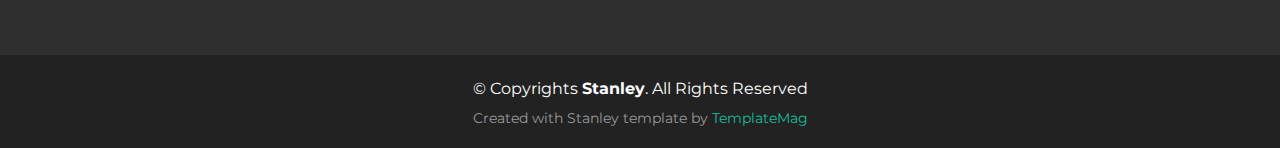
==== commit 04ea04c7: "typo error on index" ====
--- a/main/index.html
+++ b/main/index.html
@@ -63,7 +63,7 @@
         <div class="col-lg-8 col-lg-offset-2 centered">
           <img src="img/av2.png" alt="jasmine">
           <h1>Hi, I'm Jasmine!</h1>
-          <p>I'm full stack web developer who loves building apps, websites and playing guitar. Whether it's learning how an API call is made or the theory behind chord progressions, I've always been interested in learning how things work under the hood. Tech has been the perfect avenue for me to indulge my passion for learning while continuing to push myself beyond my comfort zone.   </p>
+          <p>I'm a full stack web developer who loves building apps, websites and playing guitar. Whether it's learning how an API call is made or the theory behind chord progressions, I've always been interested in learning how things work under the hood. Tech has been the perfect avenue for me to indulge my passion for learning while continuing to push myself beyond my comfort zone.   </p>
           <!-- <p>Please, consider to register to <a href="#">our newsletter</a> to be updated with our latest themes and freebies. Like always, you can use this theme in any project freely. Share it with your friends.</p> -->
 
         </div>
@@ -81,7 +81,7 @@
   <div class="container pt">
     <div class="row mt centered">
       <div class="col-lg-4">
-        <a href="https://cs28-labyrinth.github.io/front-end/" target= "_blank" ><img class="img-responsive" src="img/labyrinth.png" alt="" /></a>
+        <a href="work00.html" target= "_blank" ><img class="img-responsive" src="img/labyrinth.png" alt="" /></a>
         <p class="p-title">LABYRINTH</p>
         <p class="stack">[ React | Python | Django ]</p>
         <a href="https://github.com/cs28-labyrinth" target= "_blank">CODE</a>
@@ -94,7 +94,7 @@
         <a href="https://github.com/Lambda-School-Labs/brew-plans-fe" target= "_blank">CODE</a>
       </div>
       <div class="col-lg-4">
-        <a href="https://build-week-better-professor.github.io/Marketing-Page/index.html" target= "_blank"><img class="img-responsive" src="img/better.png" alt="" /></a>
+        <a href="work02.html" target= "_blank"><img class="img-responsive" src="img/better.png" alt="" /></a>
         <p class="p-title">BETTER PROFESSOR</p>
         <p class="stack">[ React | Javascript | node.js ]</p>
         <a href="https://github.com/Build-Week-Better-Professor/Front-end" target= "_blank">CODE</a>
